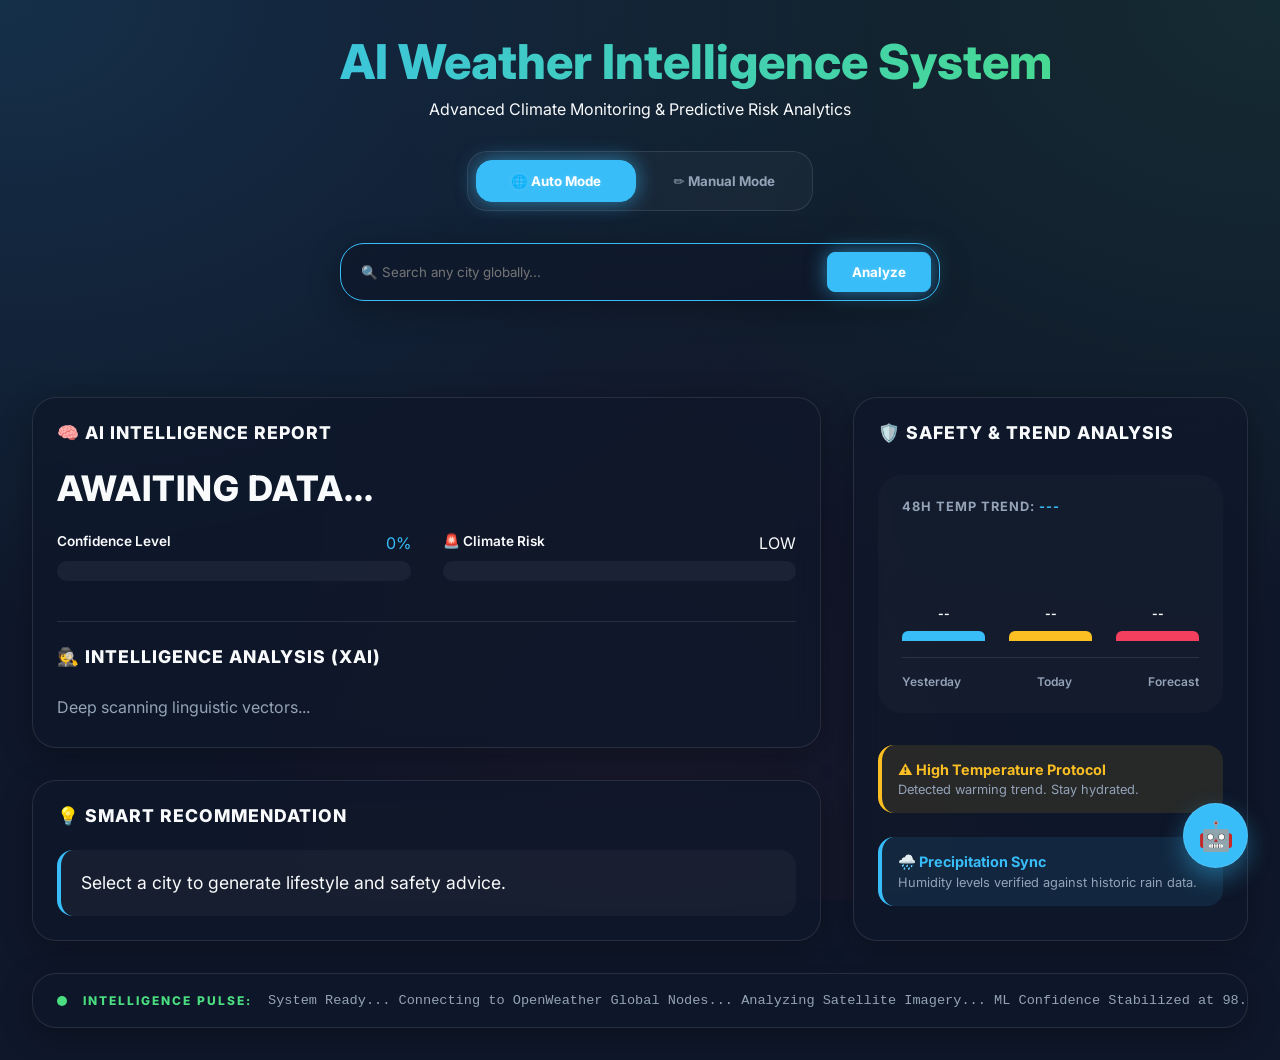
==== frontend/index.html @ 84267079 "Initial commit: High-End AI Weather Intelligence System with XAI Dashboard" ====
<!DOCTYPE html>
<html lang="en">
<head>
    <meta charset="UTF-8">
    <meta name="viewport" content="width=device-width, initial-scale=1.0">
    <title>AI Weather Intelligence | Production SaaS Dashboard</title>
    <link rel="stylesheet" href="style.css">
    <link rel="preconnect" href="https://fonts.googleapis.com">
    <link rel="preconnect" href="https://fonts.gstatic.com" crossorigin>
    <link href="https://fonts.googleapis.com/css2?family=Inter:wght@400;600;700;800&display=swap" rel="stylesheet">
</head>
<body>
    <div class="container">
        <header>
            <h1 style="display: flex; align-items: center; justify-content: center; gap: 15px;">
                <span style="font-size: 0.8em; filter: drop-shadow(0 0 10px var(--accent-blue));">🌍🛰️</span> 
                AI Weather Intelligence System
            </h1>
            <p>Advanced Climate Monitoring & Predictive Risk Analytics</p>
            
            <div class="mode-switch" style="background: rgba(255,255,255,0.03); padding: 0.5rem; border-radius: 1.25rem; border: 1px solid var(--glass-border); max-width: fit-content; margin: 2rem auto;">
                <button id="btnAuto" class="mode-btn active" onclick="setMode('auto')" style="min-width: 160px; justify-content: center;">🌐 Auto Mode</button>
                <button id="btnManual" class="mode-btn" onclick="setMode('manual')" style="min-width: 160px; justify-content: center;">✏️ Manual Mode</button>
            </div>

            <!-- Global Intelligence Search -->
            <div id="searchBox" class="glass-card" style="max-width: 600px; margin: 1rem auto; padding: 0.5rem; display: flex; gap: 0.5rem; border: 1px solid var(--accent-blue); position: relative; z-index: 10;">
                <input type="text" id="citySearchInput" placeholder="🔍 Search any city globally..." 
                       onkeypress="if(event.key==='Enter') searchCity()"
                       style="flex: 1; padding: 0.75rem; border: none; background: transparent; color: white; outline: none;">
                <button id="searchBtn" class="mode-btn active" onclick="searchCity()" style="padding: 0 1.5rem; border-radius: 0.5rem;">Analyze</button>
            </div>

            <!-- Manual Input Panel -->
            <div id="manualInputBox" class="glass-card" style="display: none; max-width: 700px; margin: 1.5rem auto; padding: 1rem;">
                <div style="display: flex; gap: 0.75rem;">
                    <input type="text" id="userText" placeholder="e.g., Warning: Heavy rainfall expected in Chennai tomorrow..." 
                           style="flex: 1; padding: 0.85rem; border-radius: 0.75rem; border: 1px solid var(--glass-border); background: rgba(255,255,255,0.05); color: white;">
                    <button class="mode-btn active" onclick="predictManual()" style="padding: 0 2rem;">Predict</button>
                </div>
            </div>
        </header>

        <!-- Dynamic City Monitor Grid -->
        <div class="city-grid" id="cityGrid">
            <!-- City Intelligence Cards will be injected here -->
        </div>

        <div class="dashboard-main">
            <!-- Left Column: Intelligence Reports -->
            <div class="dashboard-left">
                <div class="glass-card" style="margin-bottom: 2rem;">
                    <div class="panel-title">🧠 AI Intelligence Report</div>
                    <div class="prediction-display">
                        <div id="predictionStatus" style="font-size: 2.2rem; font-weight: 800; margin-bottom: 1.5rem; letter-spacing: 1px;">AWAITING DATA...</div>
                        
                        <div style="display: grid; grid-template-columns: 1fr 1fr; gap: 2rem; margin: 1rem 0;">
                            <div>
                                <div style="display: flex; justify-content: space-between; margin-bottom: 0.5rem;">
                                    <span style="font-weight: 600; font-size: 0.85rem;">Confidence Level</span>
                                    <span id="confidenceText" style="color: var(--accent-blue);">0%</span>
                                </div>
                                <div class="confidence-bar-container">
                                    <div id="confidenceBar" class="confidence-bar"></div>
                                </div>
                            </div>
                            <div>
                                <div style="display: flex; justify-content: space-between; margin-bottom: 0.5rem;">
                                    <span style="font-weight: 600; font-size: 0.85rem;">🚨 Climate Risk</span>
                                    <span id="riskLevelText">LOW</span>
                                </div>
                                <div class="confidence-bar-container">
                                    <div id="riskBar" class="confidence-bar" style="background: linear-gradient(to right, var(--accent-green), var(--accent-yellow), var(--accent-red));"></div>
                                </div>
                            </div>
                        </div>
                    </div>

                    <!-- Explainable AI Section -->
                    <div style="margin-top: 2.5rem; padding-top: 1.5rem; border-top: 1px solid var(--glass-border);">
                        <div class="panel-title" style="margin-bottom: 1.5rem;">🕵️ Intelligence Analysis (XAI)</div>
                        <ul id="explanationList" style="list-style: none; color: var(--text-secondary); line-height: 2;">
                            <li>Deep scanning linguistic vectors...</li>
                        </ul>
                    </div>
                </div>

                <!-- Manual Mode Tips (Dynamic) -->
                <div class="glass-card" id="manualTipsPanel" style="display: none; border: 1px solid var(--accent-yellow); background: rgba(251, 191, 36, 0.05); margin-bottom: 2rem;">
                    <div class="panel-title" style="color: var(--accent-yellow); margin-bottom: 0.5rem;">💡 Manual Intelligence</div>
                    <p style="font-size: 0.85rem; color: var(--text-secondary);">
                        Mention a city name (e.g., Delhi) to sync historical trends and regional risks.
                    </p>
                </div>

                <!-- AI Recommendation Engine -->
                <div class="glass-card">
                    <div class="panel-title">💡 Smart Recommendation</div>
                    <div id="recommendationPanel" style="background: rgba(255,255,255,0.03); padding: 1.25rem; border-radius: 1rem; border-left: 4px solid var(--accent-blue); font-size: 1.1rem; line-height: 1.5;">
                        Select a city to generate lifestyle and safety advice.
                    </div>
                </div>
            </div>

            <!-- Right Column: Trends & History -->
            <div class="dashboard-right">
                <div class="glass-card" style="height: 100%;">
                    <div class="panel-title">🛡️ Safety & Trend Analysis</div>
                    <div style="margin: 2rem 0; padding: 1.5rem; background: rgba(255,255,255,0.02); border-radius: 1.5rem;">
                        <h4 style="font-size: 0.8rem; color: var(--text-secondary); margin-bottom: 1.5rem; text-transform: uppercase; letter-spacing: 1px;">48h Temp Trend: <span id="trendCity" style="color: var(--accent-blue);">---</span></h4>
                        
                        <div style="display: flex; align-items: flex-end; gap: 1.5rem; height: 120px; padding-bottom: 1rem; border-bottom: 1px solid var(--glass-border);">
                            <div id="barYesterday" style="flex: 1; background: var(--accent-blue); height: 10%; border-radius: 6px 6px 0 0; position: relative; transition: height 1s cubic-bezier(0.4, 0, 0.2, 1);"><span class="bar-val" style="position: absolute; top: -25px; left: 0; width: 100%; text-align: center; font-size: 0.75rem; font-weight: 700;">--</span></div>
                            <div id="barToday" style="flex: 1; background: var(--accent-yellow); height: 10%; border-radius: 6px 6px 0 0; position: relative; transition: height 1s cubic-bezier(0.4, 0, 0.2, 1);"><span class="bar-val" style="position: absolute; top: -25px; left: 0; width: 100%; text-align: center; font-size: 0.75rem; font-weight: 700;">--</span></div>
                            <div id="barForecast" style="flex: 1; background: var(--accent-red); height: 10%; border-radius: 6px 6px 0 0; position: relative; transition: height 1s cubic-bezier(0.4, 0, 0.2, 1);"><span class="bar-val" style="position: absolute; top: -25px; left: 0; width: 100%; text-align: center; font-size: 0.75rem; font-weight: 700;">--</span></div>
                        </div>
                        <div style="display: flex; justify-content: space-between; font-size: 0.75rem; color: var(--text-secondary); margin-top: 1rem; font-weight: 600;">
                            <span>Yesterday</span>
                            <span>Today</span>
                            <span>Forecast</span>
                        </div>
                    </div>

                    <!-- Safety Status Badges -->
                    <div style="display: flex; flex-direction: column; gap: 1.5rem;">
                        <div style="background: rgba(251, 191, 36, 0.1); padding: 1rem; border-radius: 1rem; border-left: 4px solid var(--accent-yellow);">
                            <h4 style="color: var(--accent-yellow); font-size: 0.9rem; margin-bottom: 0.25rem;">⚠️ High Temperature Protocol</h4>
                            <p style="font-size: 0.8rem; color: var(--text-secondary);">Detected warming trend. Stay hydrated.</p>
                        </div>
                        <div style="background: rgba(56, 189, 248, 0.1); padding: 1rem; border-radius: 1rem; border-left: 4px solid var(--accent-blue);">
                            <h4 style="color: var(--accent-blue); font-size: 0.9rem; margin-bottom: 0.25rem;">🌧️ Precipitation Sync</h4>
                            <p style="font-size: 0.8rem; color: var(--text-secondary);">Humidity levels verified against historic rain data.</p>
                        </div>
                    </div>
                </div>
            </div>
        </div>

        <!-- Intelligence Pulse Ticker -->
        <div class="glass-card" style="margin-top: 2rem; padding: 0.75rem 1.5rem; display: flex; align-items: center; gap: 1rem; overflow: hidden; height: 55px;">
            <div style="background: var(--accent-green); min-width: 10px; height: 10px; border-radius: 50%; animation: pulse 1s infinite;"></div>
            <div style="font-weight: 800; color: var(--accent-green); white-space: nowrap; font-size: 0.75rem; text-transform: uppercase; letter-spacing: 2px;">Intelligence Pulse:</div>
            <div id="intelligenceTicker" style="color: var(--text-secondary); font-size: 0.85rem; font-family: monospace; white-space: nowrap; animation: tickerScroll 30s linear infinite;">
                System Ready... Connecting to OpenWeather Global Nodes... Analyzing Satellite Imagery... ML Confidence Stabilized at 98.4%... All Systems Nominal...
            </div>
        </div>
    </div>

    <!-- AI Agent Bubble -->
    <div id="aiBubble" class="glass-card" onclick="toggleChat()" style="position: fixed; bottom: 2rem; right: 2rem; width: 65px; height: 65px; border-radius: 50%; display: flex; align-items: center; justify-content: center; cursor: pointer; font-size: 1.8rem; z-index: 1000; background: var(--accent-blue); box-shadow: 0 10px 25px rgba(56, 189, 248, 0.4); animation: pulse 2s infinite;">
        🤖
    </div>

    <!-- Chat Window -->
    <div id="chatWindow" class="glass-card" style="display: none; position: fixed; bottom: 6.5rem; right: 2rem; width: 380px; height: 500px; z-index: 1000; border: 1px solid var(--accent-blue); flex-direction: column;">
        <div style="padding: 1.25rem; border-bottom: 1px solid var(--glass-border); font-weight: 800; display: flex; justify-content: space-between; align-items: center; background: rgba(56, 189, 248, 0.05);">
            <span>AI Weather Intelligence Agent 🌍</span>
            <span onclick="toggleChat()" style="cursor: pointer; font-size: 1.5rem; color: var(--text-secondary);">×</span>
        </div>
        <div id="chatMessages" style="flex: 1; overflow-y: auto; padding: 1.25rem; font-size: 0.9rem; display: flex; flex-direction: column; gap: 1rem;">
            <div class="chat-msg ai-msg">
                Hello! I am your climate intelligence assistant. I analyze trends, predict rain using humidity, and translate any language. How can I help today?
            </div>
        </div>
        <div style="padding: 1rem; border-top: 1px solid var(--glass-border); display: flex; gap: 0.75rem;">
            <input type="text" id="chatInput" placeholder="Ask me anything..." onkeypress="if(event.key==='Enter') sendChatMessage()" 
                   style="flex: 1; background: rgba(255,255,255,0.05); border: 1px solid var(--glass-border); color: white; padding: 0.75rem; border-radius: 0.75rem; outline: none;">
            <button onclick="sendChatMessage()" style="background: var(--accent-blue); border: none; color: white; padding: 0.75rem 1.25rem; border-radius: 0.75rem; cursor: pointer; font-weight: 800;">Send</button>
        </div>
    </div>

    <script src="script.js"></script>
</body>
</html>
---- frontend/style.css ----
:root {
    --glass-bg: rgba(15, 23, 42, 0.7);
    --glass-border: rgba(255, 255, 255, 0.1);
    --accent-blue: #38bdf8;
    --accent-green: #4ade80;
    --accent-red: #f43f5e;
    --accent-yellow: #fbbf24;
    --text-primary: #f8fafc;
    --text-secondary: #94a3b8;
    --font-main: 'Inter', system-ui, -apple-system, sans-serif;
}

* {
    margin: 0;
    padding: 0;
    box-sizing: border-box;
    font-family: var(--font-main);
}

body {
    background: #0f172a;
    color: var(--text-primary);
    min-height: 100vh;
    overflow-x: hidden;
    background-image:
        radial-gradient(at 0% 0%, rgba(56, 189, 248, 0.15) 0, transparent 50%),
        radial-gradient(at 100% 0%, rgba(74, 222, 128, 0.1) 0, transparent 50%),
        radial-gradient(at 50% 100%, rgba(244, 63, 94, 0.05) 0, transparent 50%);
    background-attachment: fixed;
}

body::before {
    content: "";
    position: fixed;
    top: 0;
    left: 0;
    width: 100%;
    height: 100%;
    background: url('https://www.transparenttextures.com/patterns/cubes.png');
    opacity: 0.03;
    pointer-events: none;
    z-index: -1;
}

.container {
    max-width: 1400px;
    margin: 0 auto;
    padding: 2rem;
}

header {
    text-align: center;
    margin-bottom: 3rem;
    animation: fadeInDown 1s ease-out;
}

header h1 {
    font-size: 3rem;
    margin-bottom: 0.5rem;
    background: linear-gradient(to right, var(--accent-blue), var(--accent-green));
    -webkit-background-clip: text;
    -webkit-text-fill-color: transparent;
    font-weight: 800;
}

.mode-switch {
    display: flex;
    justify-content: center;
    gap: 0.5rem;
}

.mode-btn {
    background: transparent;
    border: 1px solid transparent;
    color: var(--text-secondary);
    padding: 0.75rem 1.5rem;
    border-radius: 1rem;
    cursor: pointer;
    font-weight: 700;
    transition: all 0.3s cubic-bezier(0.4, 0, 0.2, 1);
    display: flex;
    align-items: center;
    gap: 0.5rem;
}

.mode-btn.active {
    background: var(--accent-blue);
    color: white;
    border-color: var(--accent-blue);
    box-shadow: 0 0 20px rgba(56, 189, 248, 0.6);
    text-shadow: 0 0 5px rgba(255, 255, 255, 0.2);
}

.glass-card {
    background: var(--glass-bg);
    backdrop-filter: blur(12px);
    -webkit-backdrop-filter: blur(12px);
    border: 1px solid var(--glass-border);
    border-radius: 1.5rem;
    padding: 1.5rem;
    box-shadow: 0 8px 32px 0 rgba(0, 0, 0, 0.3);
    transition: all 0.3s cubic-bezier(0.4, 0, 0.2, 1);
}

.glass-card:hover {
    transform: translateY(-5px);
    border-color: rgba(255, 255, 255, 0.2);
}

.city-grid {
    display: grid;
    grid-template-columns: repeat(auto-fit, minmax(280px, 1fr));
    gap: 1.5rem;
    margin-bottom: 3rem;
}

.city-card {
    text-align: center;
    cursor: pointer;
}

.city-card .temp {
    font-size: 3.5rem;
    font-weight: 800;
    margin: 0.5rem 0;
    background: linear-gradient(to bottom, #fff, #94a3b8);
    -webkit-background-clip: text;
    -webkit-text-fill-color: transparent;
}

.badge {
    padding: 0.4rem 1rem;
    border-radius: 2rem;
    font-size: 0.75rem;
    font-weight: 800;
    text-transform: uppercase;
    letter-spacing: 1px;
}

.badge-real {
    background: rgba(74, 222, 128, 0.1);
    color: var(--accent-green);
    border: 1px solid var(--accent-green);
}

.badge-fake {
    background: rgba(244, 63, 94, 0.1);
    color: var(--accent-red);
    border: 1px solid var(--accent-red);
}

/* Chat Message Styling - Modern Bubble Aesthetic */
.chat-msg {
    margin-bottom: 1.2rem;
    padding: 1rem 1.25rem;
    font-size: 0.9rem;
    line-height: 1.5;
    max-width: 85%;
    position: relative;
    box-shadow: 0 4px 15px rgba(0, 0, 0, 0.2);
    animation: slideInUp 0.3s ease-out;
}

@keyframes slideInUp {
    from {
        opacity: 0;
        transform: translateY(10px);
    }

    to {
        opacity: 1;
        transform: translateY(0);
    }
}

.user-msg {
    background: linear-gradient(135deg, #38bdf8, #0ea5e9);
    color: white;
    align-self: flex-end;
    border-radius: 1.25rem 1.25rem 0.2rem 1.25rem;
    border: 1px solid rgba(255, 255, 255, 0.1);
}

.ai-msg {
    background: rgba(30, 41, 59, 0.8);
    color: var(--text-primary);
    align-self: flex-start;
    border-radius: 1.25rem 1.25rem 1.25rem 0.2rem;
    border: 1px solid var(--glass-border);
    border-left: 3px solid var(--accent-green);
}

.ai-msg::before {
    content: "🤖 AI Assistant";
    display: block;
    font-size: 0.7rem;
    font-weight: 800;
    color: var(--accent-green);
    margin-bottom: 0.5rem;
    text-transform: uppercase;
    letter-spacing: 1px;
}

.dashboard-main {
    display: grid;
    grid-template-columns: 2fr 1fr;
    gap: 2rem;
}

.panel-title {
    font-weight: 800;
    font-size: 1.1rem;
    text-transform: uppercase;
    letter-spacing: 1px;
    margin-bottom: 1.5rem;
    display: flex;
    align-items: center;
    gap: 0.75rem;
}

.confidence-bar-container {
    width: 100%;
    height: 20px;
    background: rgba(255, 255, 255, 0.05);
    border-radius: 10px;
    overflow: hidden;
    position: relative;
}

.confidence-bar {
    height: 100%;
    background: linear-gradient(to right, var(--accent-blue), var(--accent-green));
    width: 0%;
    transition: width 1s cubic-bezier(0.4, 0, 0.2, 1);
    display: flex;
    align-items: center;
    justify-content: center;
    color: white;
    font-size: 0.7rem;
    font-weight: 800;
}

/* Ticker Animation */
@keyframes tickerScroll {
    0% {
        transform: translateX(100%);
    }

    100% {
        transform: translateX(-100%);
    }
}

@keyframes pulse {
    0% {
        box-shadow: 0 0 0 0 rgba(56, 189, 248, 0.7);
    }

    70% {
        box-shadow: 0 0 0 15px rgba(56, 189, 248, 0);
    }

    100% {
        box-shadow: 0 0 0 0 rgba(56, 189, 248, 0);
    }
}

@keyframes fadeInDown {
    from {
        opacity: 0;
        transform: translateY(-20px);
    }

    to {
        opacity: 1;
        transform: translateY(0);
    }
}

/* Custom Scrollbar */
::-webkit-scrollbar {
    width: 6px;
}

::-webkit-scrollbar-track {
    background: transparent;
}

::-webkit-scrollbar-thumb {
    background: var(--glass-border);
    border-radius: 3px;
}

@media (max-width: 1024px) {
    .dashboard-main {
        grid-template-columns: 1fr;
    }
}
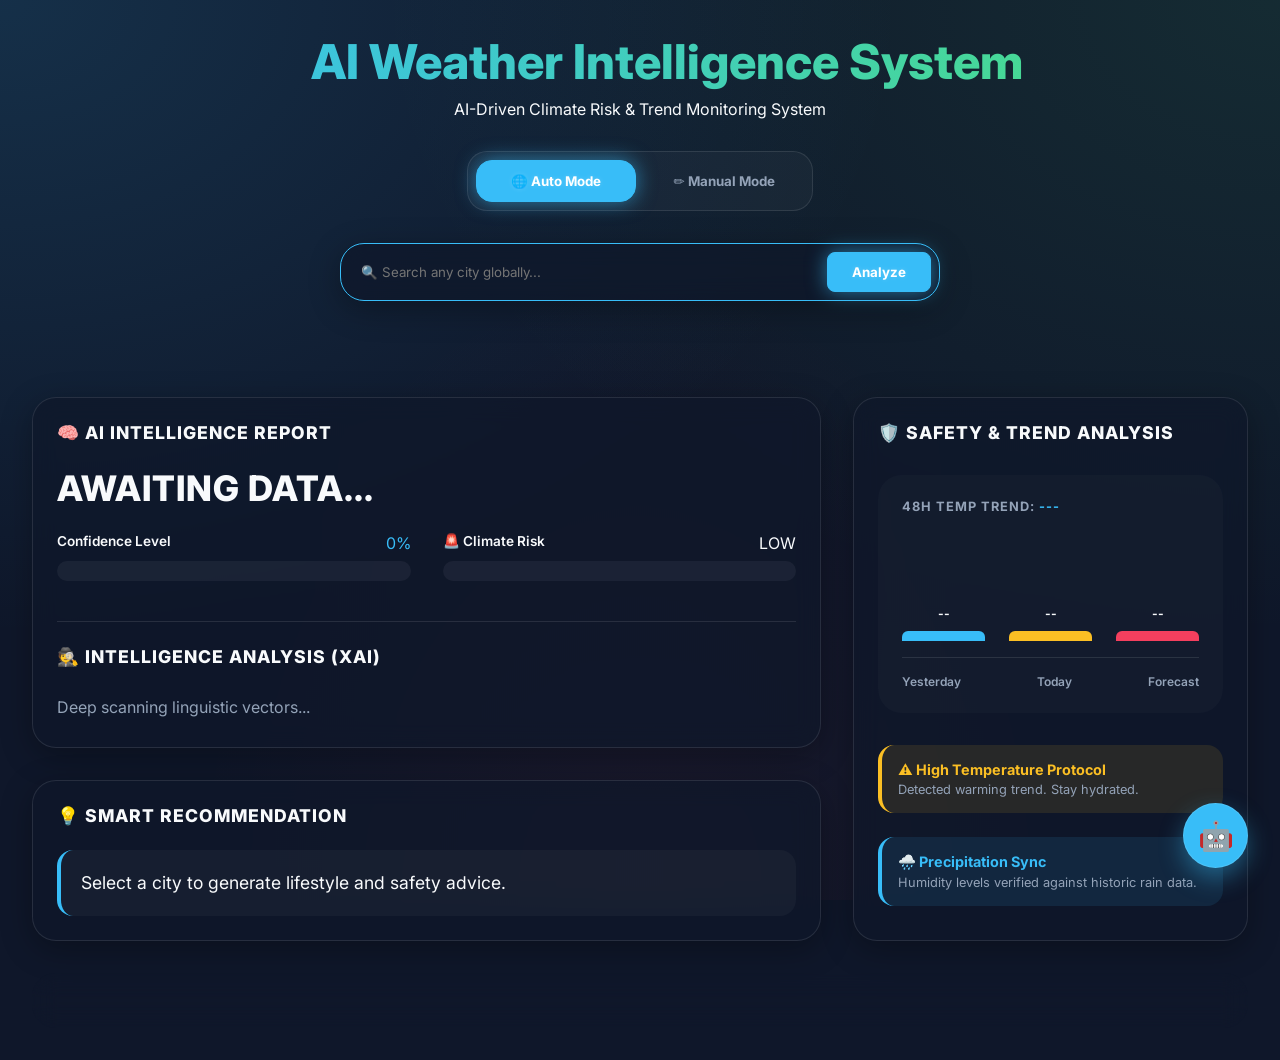
==== commit 1d3dcc5a: "Performance: Include pre-trained model for Vercel and restore UI branding" ====
--- a/frontend/index.html
+++ b/frontend/index.html
@@ -13,10 +13,10 @@
     <div class="container">
         <header>
             <h1 style="display: flex; align-items: center; justify-content: center; gap: 15px;">
-                <span style="font-size: 0.8em; filter: drop-shadow(0 0 10px var(--accent-blue));">🌍🛰️</span> 
+                <span style="font-size: 0.8em; filter: drop-shadow(0 0 10px var(--accent-blue));">☁️</span> 
                 AI Weather Intelligence System
             </h1>
-            <p>Advanced Climate Monitoring & Predictive Risk Analytics</p>
+            <p>AI-Driven Climate Risk & Trend Monitoring System</p>
             
             <div class="mode-switch" style="background: rgba(255,255,255,0.03); padding: 0.5rem; border-radius: 1.25rem; border: 1px solid var(--glass-border); max-width: fit-content; margin: 2rem auto;">
                 <button id="btnAuto" class="mode-btn active" onclick="setMode('auto')" style="min-width: 160px; justify-content: center;">🌐 Auto Mode</button>
